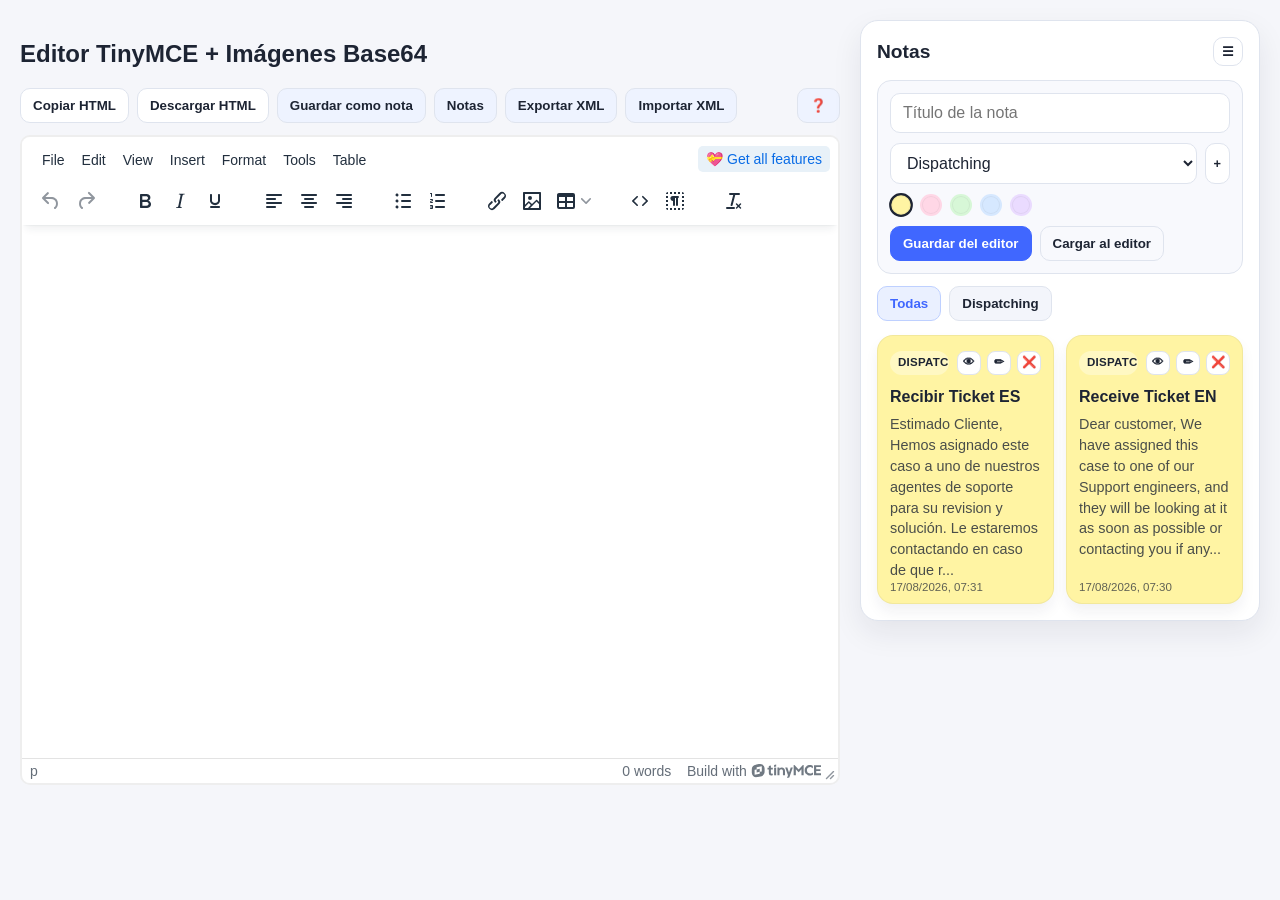
==== index.html @ 464d10fb "Initial" ====
<!DOCTYPE html>
<html lang="es">
<head>
    <meta charset="UTF-8">
    <meta name="viewport" content="width=device-width, initial-scale=1.0">
    <title>Editor TinyMCE con notas reutilizables</title>
    
    <script src="./tinymce_8.6.0/tinymce/js/tinymce/tinymce.min.js"></script>
    <link rel="stylesheet" href="styles.css">
</head>

<body>

<div class="layout">
    <div class="editor-panel">
        <h2>Editor TinyMCE + Imágenes Base64</h2>

        <div class="toolbar-custom">
            <button onclick="copiarHTML()">Copiar HTML</button>
            <button onclick="descargarHTML()">Descargar HTML</button>
            <button class="secondary" onclick="guardarNotaDesdeEditor()">Guardar como nota</button>
            <button class="secondary" onclick="toggleSidebar()">Notas</button>
            <button class="secondary" onclick="exportarNotasXml()">Exportar XML</button>
            <button class="secondary" onclick="importarNotasXml()">Importar XML</button>
            <button class="secondary" onclick="openHelpModal()" title="Ayuda" style="margin-left: auto;">❓</button>
        </div>

        <textarea id="editor"></textarea>
        <div id="status"></div>
    </div>

    <aside id="notesPanel" class="notes-panel">
        <div class="panel-header">
            <h3>Notas</h3>
            <button class="small" onclick="toggleSidebar()" aria-label="Colapsar panel">☰</button>
        </div>

        <div class="panel-body">
            <div class="note-creator">
                <input id="noteTitle" type="text" placeholder="Título de la nota" />

                <div style="display: flex; gap: 8px;">
                    <select id="noteCategory" style="flex: 1;"></select>
                    <button id="addCategoryBtn" class="small" type="button" title="Agregar categoría">+</button>
                </div>

                <div id="newCategoryContainer" style="display: none; flex-direction: column; gap: 8px;">
                    <input id="newCategoryInput" type="text" placeholder="Nombre de la categoría" style="width: 100%; padding: 10px 12px; border: 1px solid var(--border); border-radius: 10px; background: #fff; font: inherit; color: var(--text);" />
                    <div style="display: flex; gap: 8px;">
                        <button id="saveCategoryBtn" class="primary small" type="button">Guardar</button>
                        <button id="cancelCategoryBtn" class="small ghost" type="button">Cancelar</button>
                    </div>
                </div>

                <div class="color-picker" id="colorPicker">
                    <button class="swatch active" data-color="#fff4a3" style="background:#fff4a3" type="button" title="Amarillo"></button>
                    <button class="swatch" data-color="#ffd7e6" style="background:#ffd7e6" type="button" title="Rosa"></button>
                    <button class="swatch" data-color="#d7f7d7" style="background:#d7f7d7" type="button" title="Verde"></button>
                    <button class="swatch" data-color="#d6e8ff" style="background:#d6e8ff" type="button" title="Azul"></button>
                    <button class="swatch" data-color="#eadbff" style="background:#eadbff" type="button" title="Morado"></button>
                </div>

                <div class="creator-actions">
                    <button id="saveNoteBtn" class="primary" type="button" onclick="guardarNotaDesdeEditor()">Guardar del editor</button>
                    <button class="ghost" type="button" onclick="cargarNotaAlEditor()">Cargar al editor</button>
                    <button id="clearNoteBtn" class="ghost" type="button" onclick="limpiarFormulario()" style="display:none;">Limpiar</button>
                </div>
            </div>

            <div class="filter-bar" id="filters"></div>
            <div id="notesContainer" class="notes-grid"></div>
        </div>
    </aside>
</div>

<input id="importXmlInput" type="file" accept=".xml" class="hidden" />

<!-- Modal de Ayuda -->
<div id="helpModal" class="modal hidden">
    <div class="modal-content">
        <div class="modal-header">
            <h2>Ayuda de Uso</h2>
            <button class="modal-close" onclick="closeHelpModal()">✕</button>
        </div>
        <div class="modal-body">
            <div class="help-section">
                <h3>📝 Editor Principal (TinyMCE)</h3>
                <p>Editor de texto enriquecido para crear y editar contenido con formatos como:</p>
                <ul>
                    <li><strong>Estilos:</strong> Negrita, cursiva, subrayado</li>
                    <li><strong>Listas:</strong> Numeradas y sin numerar</li>
                    <li><strong>Tablas:</strong> Inserta y edita tablas</li>
                    <li><strong>Imágenes:</strong> Se guardan en Base64 (dentro del documento)</li>
                    <li><strong>Vínculos:</strong> Agrega enlaces a textos</li>
                    <li><strong>Código:</strong> Visualiza el código fuente HTML</li>
                </ul>
            </div>

            <div class="help-section">
                <h3>💾 Botones de Toolbar Principal</h3>
                <ul>
                    <li><strong>Copiar HTML:</strong> Copia el contenido HTML actual al portapapeles</li>
                    <li><strong>Descargar HTML:</strong> Descarga el contenido como archivo .html</li>
                    <li><strong>Guardar como nota:</strong> Guarda el contenido actual en una nota reutilizable</li>
                    <li><strong>Notas:</strong> Abre/cierra el panel lateral de notas</li>
                    <li><strong>Exportar XML:</strong> Descarga todas las notas en formato XML</li>
                    <li><strong>Importar XML:</strong> Carga notas de un archivo XML anteriormente exportado</li>
                </ul>
            </div>

            <div class="help-section">
                <h3>📌 Panel Lateral (Notas Reutilizables)</h3>
                <p><strong>Crear una nota:</strong></p>
                <ol>
                    <li>Escribe el contenido en el editor TinyMCE</li>
                    <li>Completa el <strong>Título</strong> en el panel lateral</li>
                    <li>Selecciona una <strong>Categoría</strong></li>
                    <li>Elige un <strong>Color</strong> para la tarjeta</li>
                    <li>Haz clic en <strong>"Guardar del editor"</strong></li>
                </ol>

                <p><strong>Editar una nota:</strong></p>
                <ol>
                    <li>Haz clic en <strong>"Editar"</strong> en la tarjeta de la nota</li>
                    <li>El botón cambiará a <strong>"✎ Actualizar nota"</strong> (verde)</li>
                    <li>Modifica el título, categoría o color según necesites</li>
                    <li>Edita el contenido en el editor TinyMCE</li>
                    <li>Haz clic en <strong>"Actualizar nota"</strong></li>
                    <li>Haz clic en <strong>"Limpiar"</strong> cuando termines</li>
                </ol>

                <p><strong>Cargar una nota en el editor:</strong></p>
                <ol>
                    <li>Haz clic en <strong>"Abrir"</strong> en la tarjeta de la nota</li>
                    <li>El contenido aparecerá en el editor TinyMCE</li>
                    <li>Ahora puedes editarlo y guardar cambios</li>
                </ol>

                <p><strong>Eliminar una nota:</strong></p>
                <ol>
                    <li>Haz clic en <strong>"Borrar"</strong> en la tarjeta de la nota</li>
                    <li>La nota se eliminará inmediatamente</li>
                </ol>
            </div>

            <div class="help-section">
                <h3>🏷️ Categorías Dinámicas</h3>
                <p>Puedes crear tus propias categorías:</p>
                <ol>
                    <li>Haz clic en el botón <strong>"+"</strong> junto al selector de categoría</li>
                    <li>Escribe el nombre de la nueva categoría</li>
                    <li>Presiona <strong>Enter</strong> o haz clic en <strong>"Guardar"</strong></li>
                    <li>Puedes usar esta categoría en tus notas</li>
                </ol>
            </div>

            <div class="help-section">
                <h3>🎨 Colores de Notas</h3>
                <p>Cada nota puede tener un color diferente para organizarlas visualmente:</p>
                <ul>
                    <li>🟨 Amarillo</li>
                    <li>🟩 Verde</li>
                    <li>🟦 Azul</li>
                    <li>🟥 Rosa/Rojo</li>
                    <li>🟪 Morado</li>
                </ul>
            </div>

            <div class="help-section">
                <h3>💾 Persistencia de Datos</h3>
                <p>Las notas se guardan automáticamente en <strong>localStorage</strong> del navegador:</p>
                <ul>
                    <li>Al cerrar y abrir el navegador, tus notas se mantienen</li>
                    <li>Para hacer una copia de seguridad, exporta a XML</li>
                    <li>Para restaurar notas, importa el archivo XML</li>
                </ul>
            </div>

            <div class="help-section">
                <h3>📊 Filtrar por Categoría</h3>
                <p>Los botones de filtro en el panel te permiten:</p>
                <ul>
                    <li>Ver todas las notas (botón "Todas")</li>
                    <li>Ver solo notas de una categoría específica</li>
                    <li>Reordenar notas arrastrándolas entre ellas</li>
                </ul>
            </div>

            <div class="help-section">
                <h3>💡 Consejos</h3>
                <ul>
                    <li>Usa diferentes colores para categorías visuales</li>
                    <li>Las imágenes insertadas en el editor se guardan en Base64</li>
                    <li>Exporta regularmente tus notas como backup</li>
                    <li>Puedes editar notas rápidamente desde las tarjetas</li>
                    <li>El contenido del editor se mantiene mientras trabajas</li>
                </ul>
            </div>
        </div>
    </div>
</div>

<script src="script.js"></script>

</body>
</html>
---- styles.css ----
:root {
    --bg: #f5f6fa;
    --panel: #ffffff;
    --panel-soft: #eef3ff;
    --border: #dfe4ee;
    --text: #1d2433;
    --muted: #5d677a;
    --primary: #4067ff;
    --primary-soft: #eaf0ff;
    --note-yellow: #fff4a3;
    --note-pink: #ffd7e6;
    --note-green: #d7f7d7;
    --note-blue: #d6e8ff;
    --note-purple: #eadbff;
    --shadow: 0 12px 30px rgba(20, 29, 52, 0.08);
}

* { box-sizing: border-box; }

html, body {
    margin: 0;
    padding: 0;
    font-family: Arial, sans-serif;
    background: var(--bg);
    color: var(--text);
}

body {
    min-height: 100vh;
}

.layout {
    display: flex;
    gap: 20px;
    padding: 20px;
    max-width: 1700px;
    margin: 0 auto;
    align-items: flex-start;
}

.editor-panel {
    flex: 1 1 0;
    min-width: 0;
}

.notes-panel {
    width: 400px;
    max-width: 35vw;
    background: var(--panel);
    border: 1px solid var(--border);
    border-radius: 18px;
    box-shadow: var(--shadow);
    padding: 16px;
    transition: width 0.25s ease, opacity 0.25s ease, transform 0.25s ease;
}

.notes-panel.collapsed {
    width: 72px;
    padding: 12px 10px;
}

.notes-panel.collapsed .panel-body,
.notes-panel.collapsed .filter-bar,
.notes-panel.collapsed .note-creator,
.notes-panel.collapsed .notes-grid,
.notes-panel.collapsed .panel-header h3 {
    display: none;
}

.panel-header {
    display: flex;
    align-items: center;
    justify-content: space-between;
    margin-bottom: 14px;
    gap: 12px;
}

.panel-header h3 {
    margin: 0;
    font-size: 1.2rem;
}

.toolbar-custom {
    margin-bottom: 12px;
    display: flex;
    flex-wrap: wrap;
    gap: 8px;
}

button {
    padding: 9px 12px;
    border: 1px solid var(--border);
    border-radius: 10px;
    background: #fff;
    color: var(--text);
    cursor: pointer;
    font-weight: 600;
    transition: transform 0.15s ease, box-shadow 0.15s ease;
}

button:hover {
    transform: translateY(-1px);
    box-shadow: 0 8px 18px rgba(25, 38, 63, 0.08);
}

button.primary {
    background: var(--primary);
    color: #fff;
    border-color: var(--primary);
}

button.secondary {
    background: var(--panel-soft);
}

button.ghost {
    background: transparent;
}

button.small {
    padding: 6px 8px;
    font-size: 0.8rem;
}

#status {
    margin-top: 10px;
    color: green;
    font-weight: bold;
    min-height: 20px;
}

.note-creator {
    display: grid;
    gap: 10px;
    padding: 12px;
    background: #f8f9fd;
    border: 1px solid var(--border);
    border-radius: 14px;
    margin-bottom: 12px;
}

.note-creator input,
.note-creator select,
.note-creator textarea {
    width: 100%;
    padding: 10px 12px;
    border: 1px solid var(--border);
    border-radius: 10px;
    background: #fff;
    font: inherit;
    color: var(--text);
}

.note-creator textarea {
    resize: vertical;
    min-height: 92px;
}

.color-picker {
    display: flex;
    flex-wrap: wrap;
    gap: 8px;
}

.swatch {
    width: 22px;
    height: 22px;
    border-radius: 50%;
    border: 2px solid transparent;
    padding: 0;
    margin: 0;
    box-shadow: inset 0 0 0 1px rgba(0,0,0,0.05);
}

.swatch.active {
    border-color: var(--text);
    transform: scale(1.08);
}

.creator-actions {
    display: flex;
    gap: 8px;
    flex-wrap: wrap;
}

.filter-bar {
    display: flex;
    flex-wrap: wrap;
    gap: 8px;
    margin-bottom: 14px;
}

.filter-btn {
    background: #f3f5fb;
}

.filter-btn.active {
    background: var(--primary-soft);
    color: var(--primary);
    border-color: #bed0ff;
}

.notes-grid {
    display: grid;
    grid-template-columns: repeat(2, minmax(0, 1fr));
    gap: 12px;
    align-items: start;
}

.note-card {
    --note-color: var(--note-yellow);
    display: flex;
    flex-direction: column;
    width: 100%;
    min-height: 100%;
    background: var(--note-color);
    border: 1px solid rgba(0,0,0,0.05);
    border-radius: 16px;
    padding: 12px 12px 10px;
    margin: 0;
    box-sizing: border-box;
    box-shadow: 0 8px 14px rgba(34, 42, 60, 0.06);
    cursor: pointer;
    position: relative;
}

.note-card.drag-over {
    outline: 2px dashed var(--primary);
}

.note-card-header {
    display: grid;
    grid-template-columns: minmax(0, 1fr) auto;
    align-items: center;
    gap: 8px;
    margin-bottom: 10px;
    min-height: 30px;
}

.note-category {
    display: inline-flex;
    align-items: center;
    max-width: 100%;
    min-height: 24px;
    overflow: hidden;
    text-overflow: ellipsis;
    white-space: nowrap;
    background: rgba(255,255,255,0.35);
    border-radius: 999px;
    padding: 4px 8px;
    font-size: 0.72rem;
    font-weight: 700;
    letter-spacing: 0.02em;
    text-transform: uppercase;
    line-height: 1.2;
}

.note-actions {
    display: flex;
    justify-content: flex-end;
    gap: 6px;
    align-items: center;
    flex-shrink: 0;
}

.note-actions button {
    margin: 0;
    padding: 0;
    width: 24px;
    height: 24px;
    display: inline-flex;
    align-items: center;
    justify-content: center;
    font-size: 0.72rem;
    border-radius: 8px;
    line-height: 1;
}

.note-card h4 {
    margin: 0 0 8px;
    font-size: 1rem;
    word-break: break-word;
}

.note-preview {
    color: rgba(29, 36, 51, 0.8);
    line-height: 1.45;
    font-size: 0.9rem;
    word-break: break-word;
    min-height: 40px;
}

.note-preview p {
    margin: 0;
}

.note-card-footer {
    margin-top: auto;
    display: flex;
    justify-content: space-between;
    align-items: center;
    gap: 10px;
    font-size: 0.72rem;
    color: rgba(29, 36, 51, 0.7);
}

.empty-state {
    background: #f5f7ff;
    border: 1px dashed #ccd5ef;
    border-radius: 14px;
    padding: 18px;
    color: var(--muted);
    text-align: center;
}

.hidden {
    display: none !important;
}

.modal {
    position: fixed;
    top: 0;
    left: 0;
    width: 100%;
    height: 100%;
    background: rgba(0, 0, 0, 0.5);
    display: flex;
    align-items: center;
    justify-content: center;
    z-index: 1000;
    animation: fadeIn 0.2s ease;
}

.modal.hidden {
    display: none !important;
}

@keyframes fadeIn {
    from { opacity: 0; }
    to { opacity: 1; }
}

.modal-content {
    background: white;
    border-radius: 20px;
    box-shadow: 0 20px 60px rgba(20, 29, 52, 0.15);
    max-width: 700px;
    max-height: 80vh;
    overflow-y: auto;
    animation: slideUp 0.3s ease;
}

@keyframes slideUp {
    from { transform: translateY(20px); opacity: 0; }
    to { transform: translateY(0); opacity: 1; }
}

.modal-header {
    display: flex;
    justify-content: space-between;
    align-items: center;
    padding: 24px;
    border-bottom: 1px solid var(--border);
    position: sticky;
    top: 0;
    background: white;
}

.modal-header h2 {
    margin: 0;
    font-size: 1.5rem;
    color: var(--text);
}

.modal-close {
    background: transparent;
    border: none;
    font-size: 1.5rem;
    cursor: pointer;
    color: var(--muted);
    padding: 0;
    width: 32px;
    height: 32px;
    display: flex;
    align-items: center;
    justify-content: center;
    border-radius: 8px;
    transition: background 0.2s ease, color 0.2s ease;
}

.modal-close:hover {
    background: #f3f5fb;
    color: var(--text);
}

.modal-body {
    padding: 24px;
}

.help-section {
    margin-bottom: 24px;
}

.help-section:last-child {
    margin-bottom: 0;
}

.help-section h3 {
    margin: 0 0 12px 0;
    font-size: 1.1rem;
    color: var(--primary);
    border-bottom: 2px solid var(--primary-soft);
    padding-bottom: 8px;
}

.help-section p {
    margin: 0 0 8px 0;
    color: var(--text);
    line-height: 1.5;
}

.help-section ul,
.help-section ol {
    margin: 8px 0 0 20px;
    padding: 0;
    color: var(--text);
    line-height: 1.6;
}

.help-section li {
    margin-bottom: 6px;
}

.help-section strong {
    color: var(--primary);
    font-weight: 700;
}

@media (max-width: 980px) {
    .layout {
        flex-direction: column;
    }

    .notes-panel {
        width: 100%;
        max-width: none;
    }
}
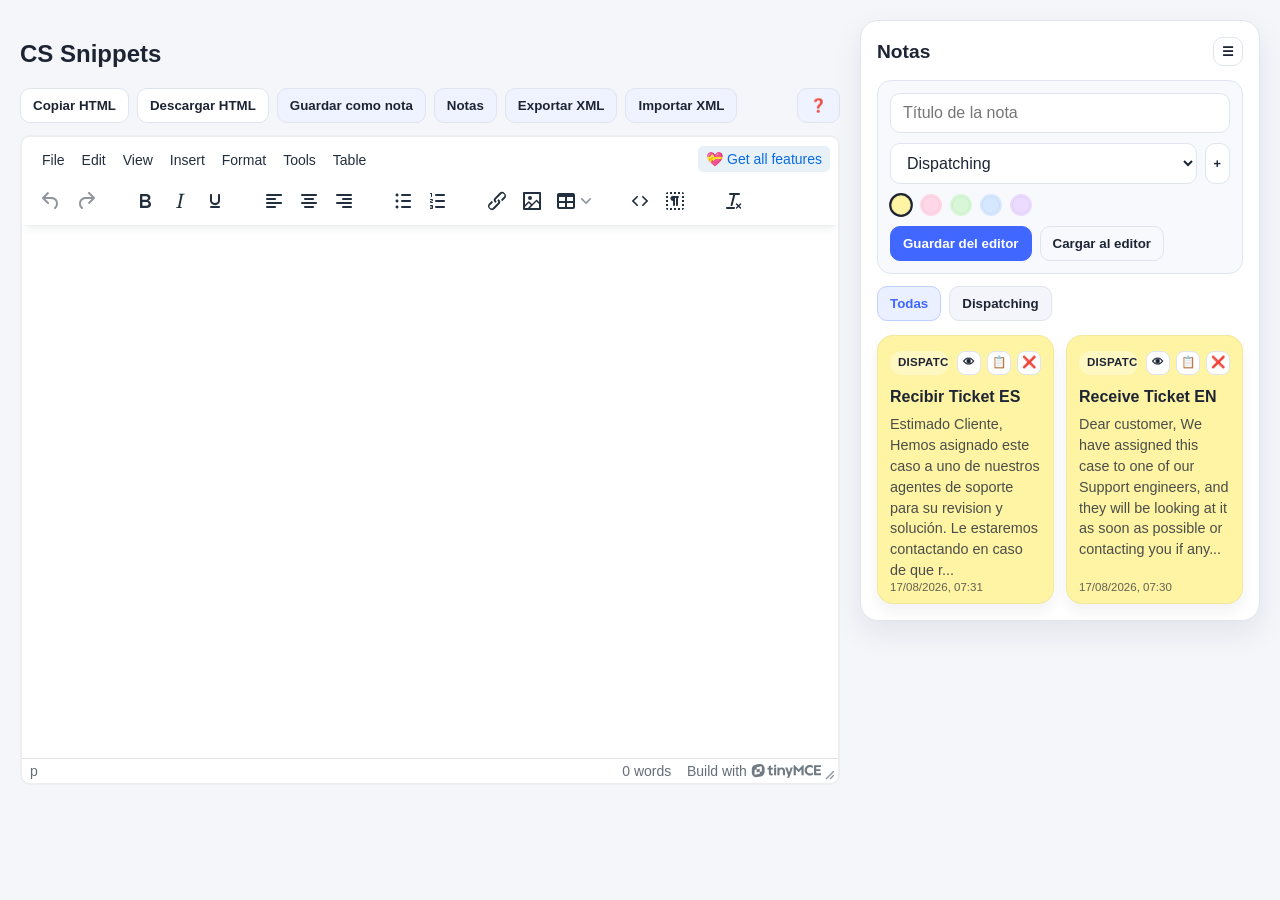
==== commit decbda64: "Add copy buton to cards" ====
--- a/index.html
+++ b/index.html
@@ -3,7 +3,7 @@
 <head>
     <meta charset="UTF-8">
     <meta name="viewport" content="width=device-width, initial-scale=1.0">
-    <title>Editor TinyMCE con notas reutilizables</title>
+    <title>CS Snippets</title>
     
     <script src="./tinymce_8.6.0/tinymce/js/tinymce/tinymce.min.js"></script>
     <link rel="stylesheet" href="styles.css">
@@ -13,7 +13,7 @@
 
 <div class="layout">
     <div class="editor-panel">
-        <h2>Editor TinyMCE + Imágenes Base64</h2>
+        <h2>CS Snippets</h2>
 
         <div class="toolbar-custom">
             <button onclick="copiarHTML()">Copiar HTML</button>
@@ -119,21 +119,11 @@
                     <li>Haz clic en <strong>"Guardar del editor"</strong></li>
                 </ol>
 
-                <p><strong>Editar una nota:</strong></p>
+                <p><strong>Acciones de una nota:</strong></p>
                 <ol>
-                    <li>Haz clic en <strong>"Editar"</strong> en la tarjeta de la nota</li>
-                    <li>El botón cambiará a <strong>"✎ Actualizar nota"</strong> (verde)</li>
-                    <li>Modifica el título, categoría o color según necesites</li>
-                    <li>Edita el contenido en el editor TinyMCE</li>
-                    <li>Haz clic en <strong>"Actualizar nota"</strong></li>
-                    <li>Haz clic en <strong>"Limpiar"</strong> cuando termines</li>
-                </ol>
-
-                <p><strong>Cargar una nota en el editor:</strong></p>
-                <ol>
-                    <li>Haz clic en <strong>"Abrir"</strong> en la tarjeta de la nota</li>
-                    <li>El contenido aparecerá en el editor TinyMCE</li>
-                    <li>Ahora puedes editarlo y guardar cambios</li>
+                    <li>Haz clic en <strong>"Cargar nota"</strong> para abrirla en el editor y poder actualizarla</li>
+                    <li>Haz clic en <strong>"Copiar nota con formato"</strong> para copiarla como al usar Ctrl+C en el editor</li>
+                    <li>Haz clic en <strong>"Borrar"</strong> para eliminarla</li>
                 </ol>
 
                 <p><strong>Eliminar una nota:</strong></p>
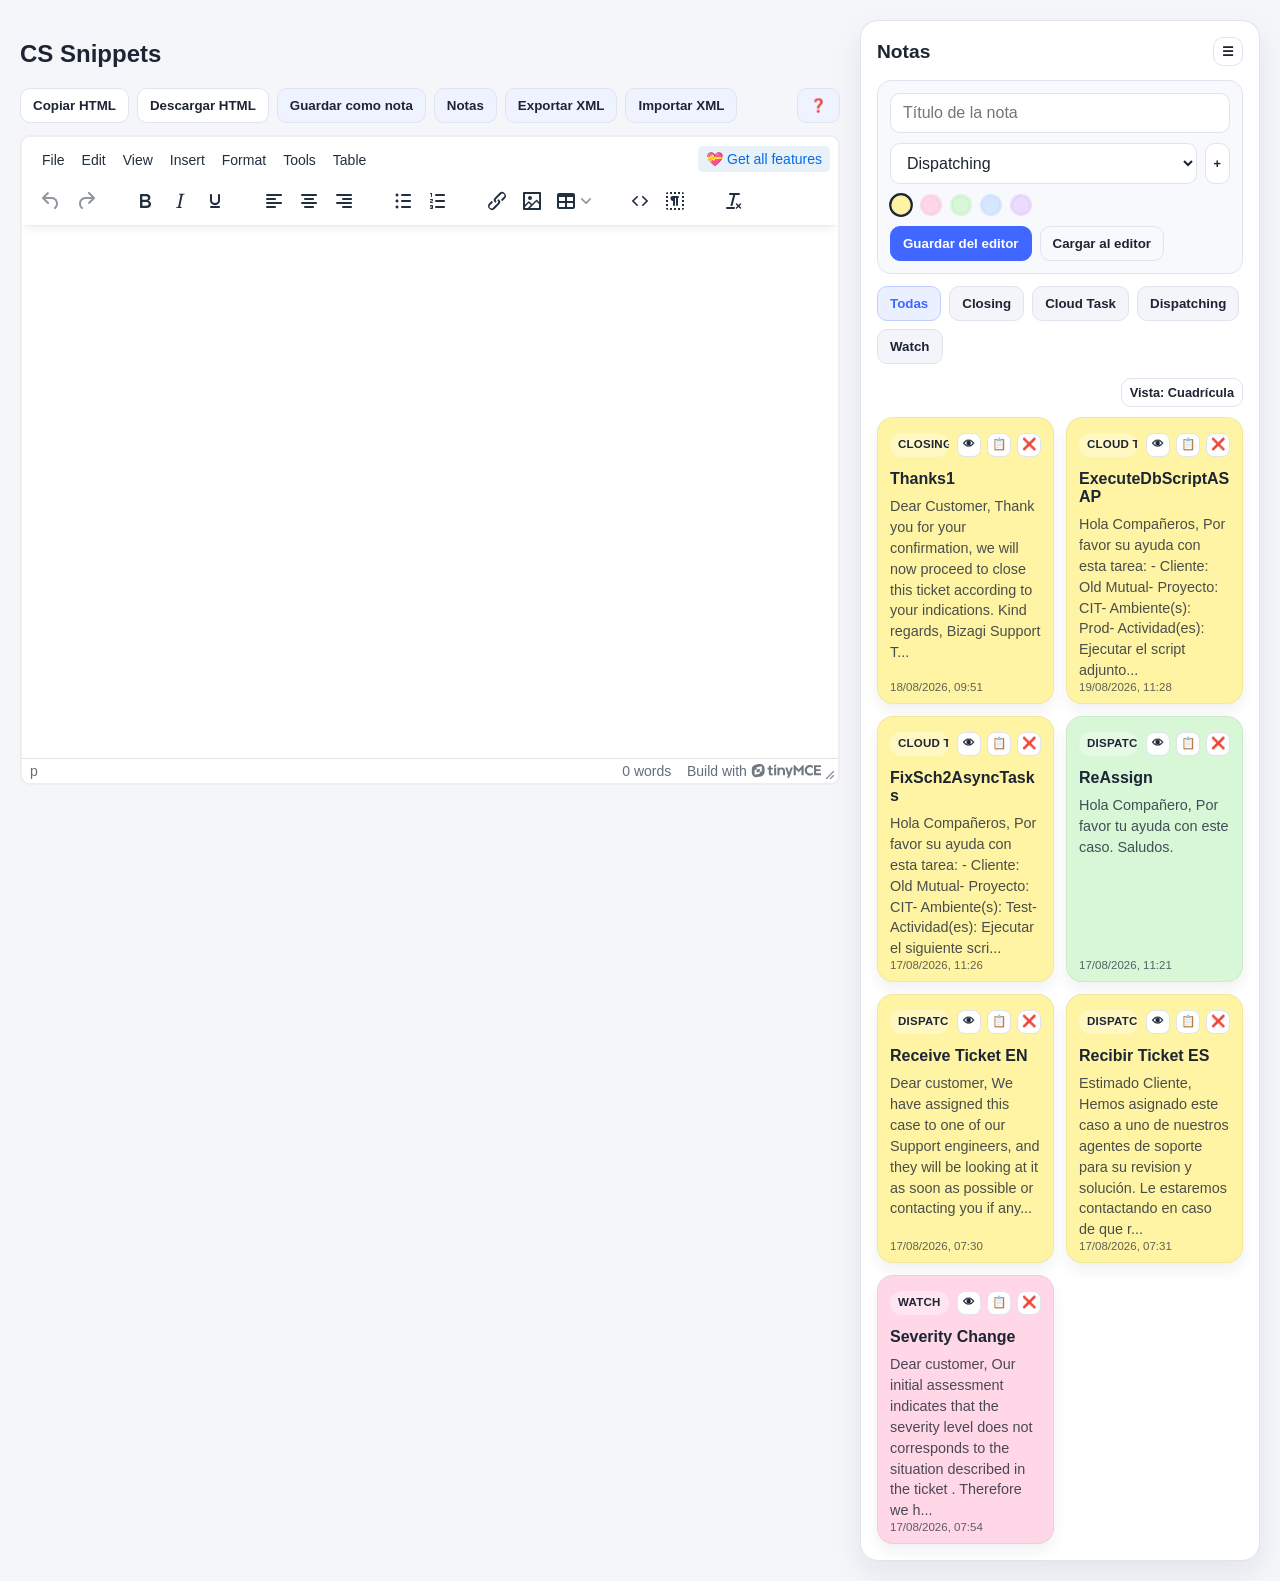
==== commit 3eee7671: "Add note preview and card layout/view" ====
--- a/index.html
+++ b/index.html
@@ -68,6 +68,9 @@
             </div>
 
             <div class="filter-bar" id="filters"></div>
+            <div class="notes-layout-control">
+                <button id="layoutToggleBtn" class="small ghost" type="button" aria-label="Cambiar vista de notas">Vista: Cuadrícula</button>
+            </div>
             <div id="notesContainer" class="notes-grid"></div>
         </div>
     </aside>
--- a/styles.css
+++ b/styles.css
@@ -200,11 +200,21 @@
     border-color: #bed0ff;
 }
 
+.notes-layout-control {
+    display: flex;
+    justify-content: flex-end;
+    margin-bottom: 10px;
+}
+
 .notes-grid {
     display: grid;
     grid-template-columns: repeat(2, minmax(0, 1fr));
     gap: 12px;
     align-items: start;
+}
+
+.notes-grid.notes-list-view {
+    grid-template-columns: 1fr;
 }
 
 .note-card {
@@ -222,6 +232,15 @@
     box-shadow: 0 8px 14px rgba(34, 42, 60, 0.06);
     cursor: pointer;
     position: relative;
+    overflow: visible;
+}
+
+.note-card.is-list {
+    min-height: auto;
+}
+
+.note-card.is-list .note-card-footer {
+    display: none;
 }
 
 .note-card.drag-over {
@@ -235,6 +254,17 @@
     gap: 8px;
     margin-bottom: 10px;
     min-height: 30px;
+}
+
+.note-card.is-list .note-card-header {
+    grid-template-columns: auto minmax(0, 1fr) auto;
+    align-items: center;
+}
+
+.note-title-inline {
+    margin: 0;
+    font-size: 0.96rem;
+    word-break: break-word;
 }
 
 .note-category {
@@ -294,6 +324,41 @@
     margin: 0;
 }
 
+.note-hover-preview {
+    position: fixed;
+    left: 50%;
+    top: 50%;
+    transform: translate(-50%, calc(-50% + 8px));
+    width: min(420px, calc(100vw - 32px));
+    max-height: min(70vh, 520px);
+    overflow: auto;
+    background: rgba(255, 255, 255, 0.98);
+    border: 1px solid rgba(64, 103, 255, 0.2);
+    border-radius: 16px;
+    box-shadow: 0 20px 40px rgba(20, 29, 52, 0.18);
+    padding: 16px;
+    opacity: 0;
+    visibility: hidden;
+    transition: opacity 0.2s ease, visibility 0.2s ease, transform 0.2s ease;
+    z-index: 2000;
+    pointer-events: none;
+}
+
+.note-hover-preview.visible {
+    opacity: 1;
+    visibility: visible;
+    transform: translate(-50%, -50%);
+}
+
+.note-hover-preview p,
+.note-hover-preview ul,
+.note-hover-preview ol,
+.note-hover-preview table,
+.note-hover-preview img,
+.note-hover-preview blockquote {
+    margin-top: 0;
+}
+
 .note-card-footer {
     margin-top: auto;
     display: flex;
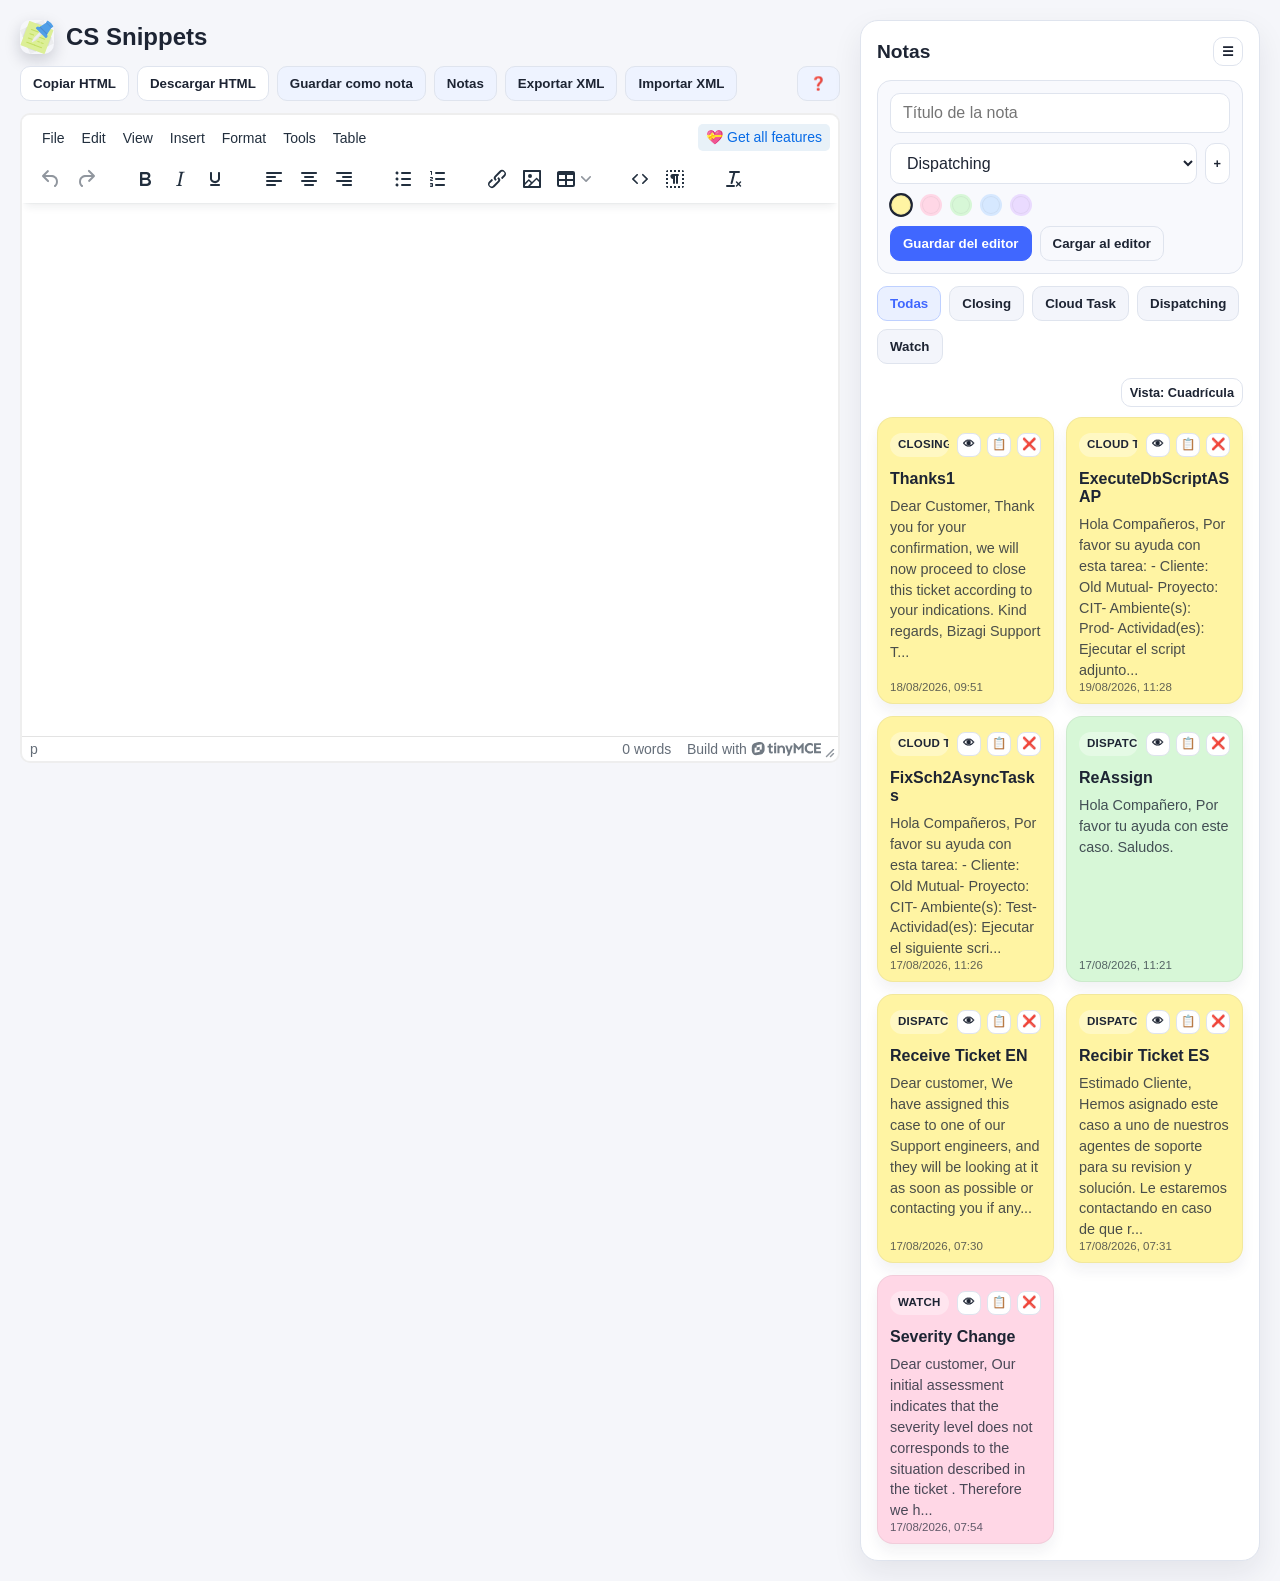
==== commit adea7d80: "Add icon" ====
--- a/index.html
+++ b/index.html
@@ -3,8 +3,13 @@
 <head>
     <meta charset="UTF-8">
     <meta name="viewport" content="width=device-width, initial-scale=1.0">
+    <meta name="application-name" content="CS Snippets">
+    <meta name="apple-mobile-web-app-title" content="CS Snippets">
+    <meta name="theme-color" content="#0f172a">
     <title>CS Snippets</title>
-    
+
+    <link rel="icon" type="image/svg+xml" href="./app-icon.svg">
+    <link rel="apple-touch-icon" href="./app-icon.svg">
     <script src="./tinymce_8.6.0/tinymce/js/tinymce/tinymce.min.js"></script>
     <link rel="stylesheet" href="styles.css">
 </head>
@@ -13,7 +18,10 @@
 
 <div class="layout">
     <div class="editor-panel">
-        <h2>CS Snippets</h2>
+        <div class="app-title-wrap">
+            <img src="./app-icon.svg" alt="CS Snippets" class="app-title-icon" />
+            <h2>CS Snippets</h2>
+        </div>
 
         <div class="toolbar-custom">
             <button onclick="copiarHTML()">Copiar HTML</button>
--- a/styles.css
+++ b/styles.css
@@ -41,6 +41,25 @@
 .editor-panel {
     flex: 1 1 0;
     min-width: 0;
+}
+
+.app-title-wrap {
+    display: flex;
+    align-items: center;
+    gap: 12px;
+    margin-bottom: 12px;
+}
+
+.app-title-icon {
+    width: 34px;
+    height: 34px;
+    border-radius: 10px;
+    display: block;
+    box-shadow: 0 6px 16px rgba(15, 23, 42, 0.18);
+}
+
+.editor-panel h2 {
+    margin: 0;
 }
 
 .notes-panel {
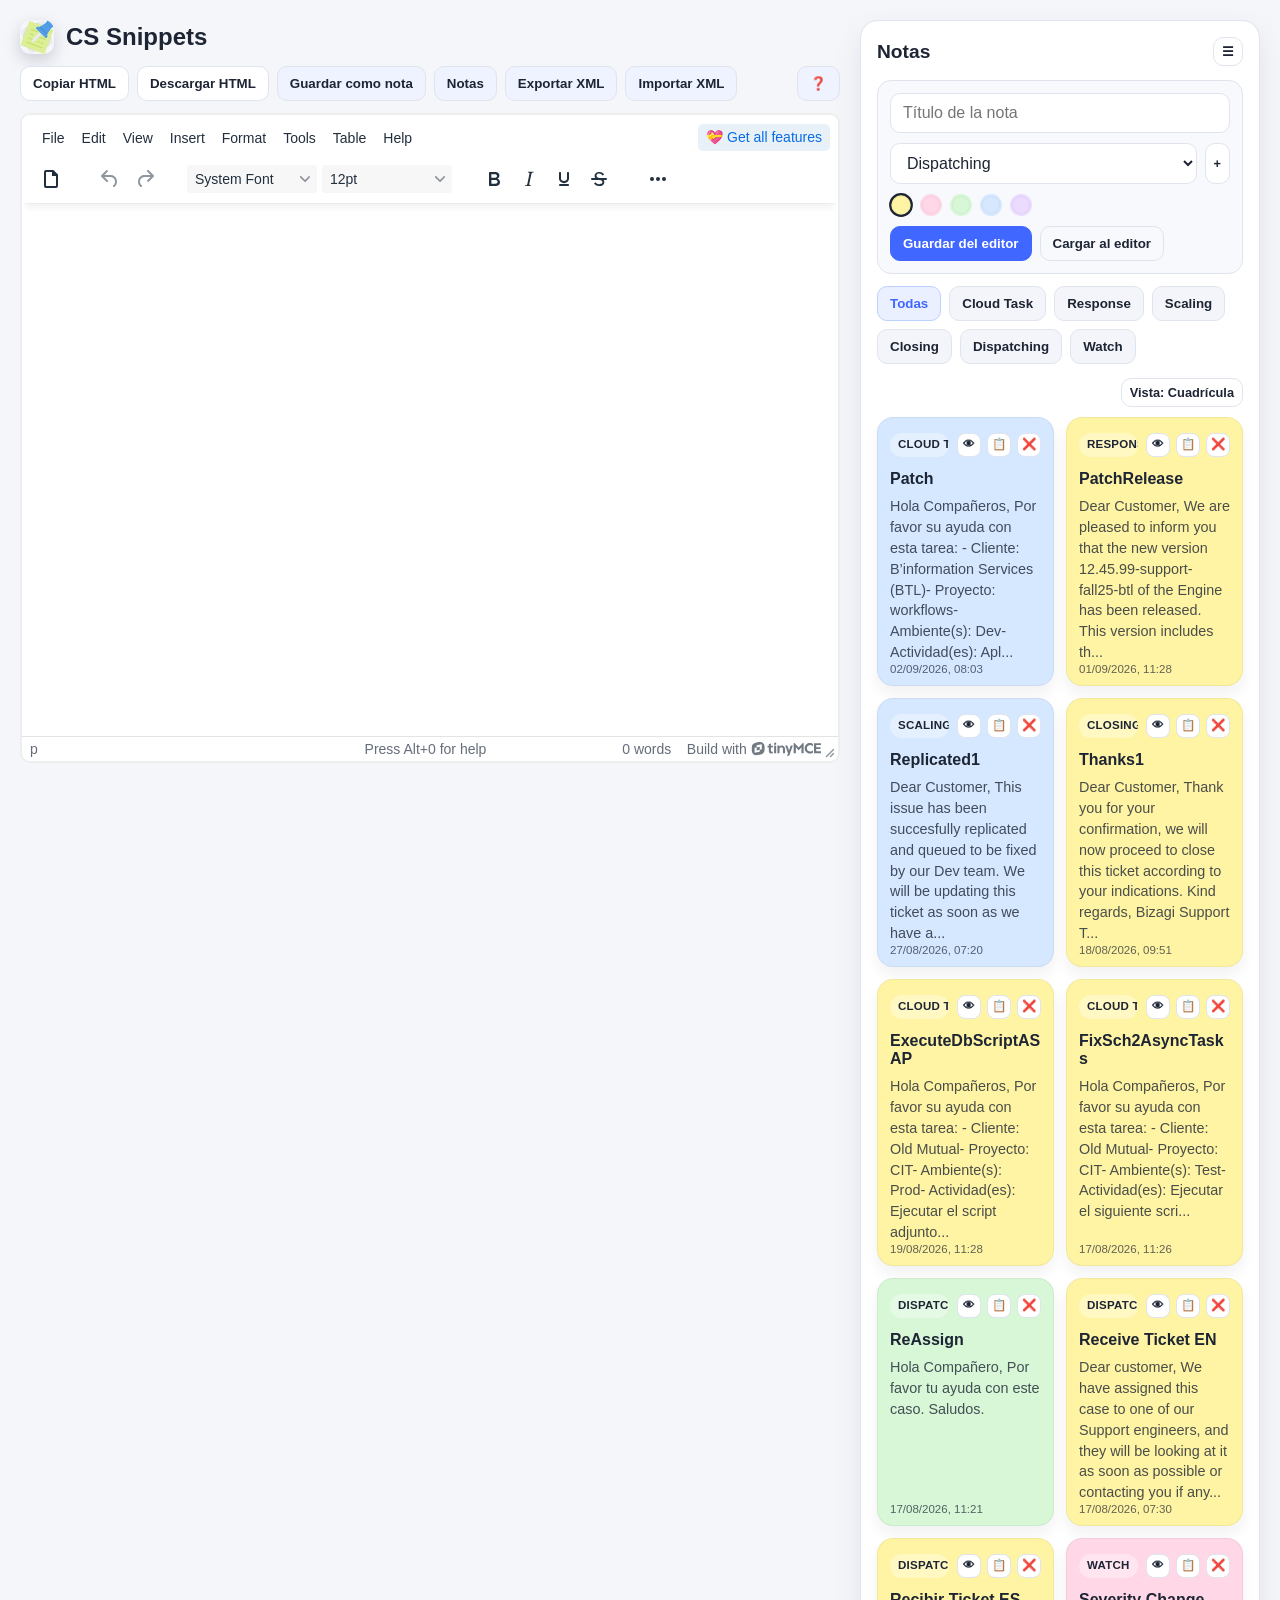
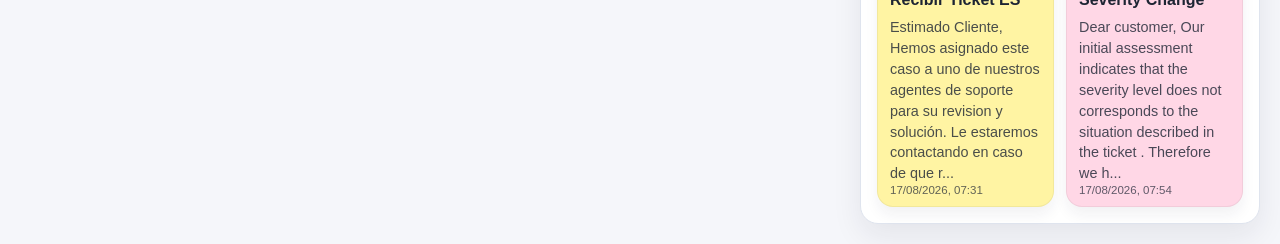
==== commit 279376eb: "Update doc/help. Fix extension copy with format" ====
--- a/index.html
+++ b/index.html
@@ -188,6 +188,18 @@
             </div>
 
             <div class="help-section">
+                <h3>🧩 Extensión de Chrome (Copia Rápida)</h3>
+                <p>La carpeta <strong>chrome-extension/</strong> del proyecto incluye un popup de Chrome que convive con esta app:</p>
+                <ul>
+                    <li>Sincroniza automáticamente tus notas mientras esta página esté abierta</li>
+                    <li>Búsqueda y filtro por categoría (recuerda la última categoría elegida)</li>
+                    <li><strong>Copiar:</strong> copia la nota con formato (HTML + texto plano) al portapapeles</li>
+                    <li><strong>Pegar:</strong> inserta la nota, con formato, en el último campo enfocado de la pestaña activa (útil para pegar directo en otras webs sin volver a este editor)</li>
+                </ul>
+                <p><strong>Instalación:</strong> abre <code>chrome://extensions</code>, activa "Modo de desarrollador", elige "Cargar descomprimida" y selecciona la carpeta <code>chrome-extension</code>. Si abres este editor como archivo local (<code>file://</code>), habilita también "Permitir acceso a las URL de archivos" en los detalles de la extensión.</p>
+            </div>
+
+            <div class="help-section">
                 <h3>💡 Consejos</h3>
                 <ul>
                     <li>Usa diferentes colores para categorías visuales</li>
